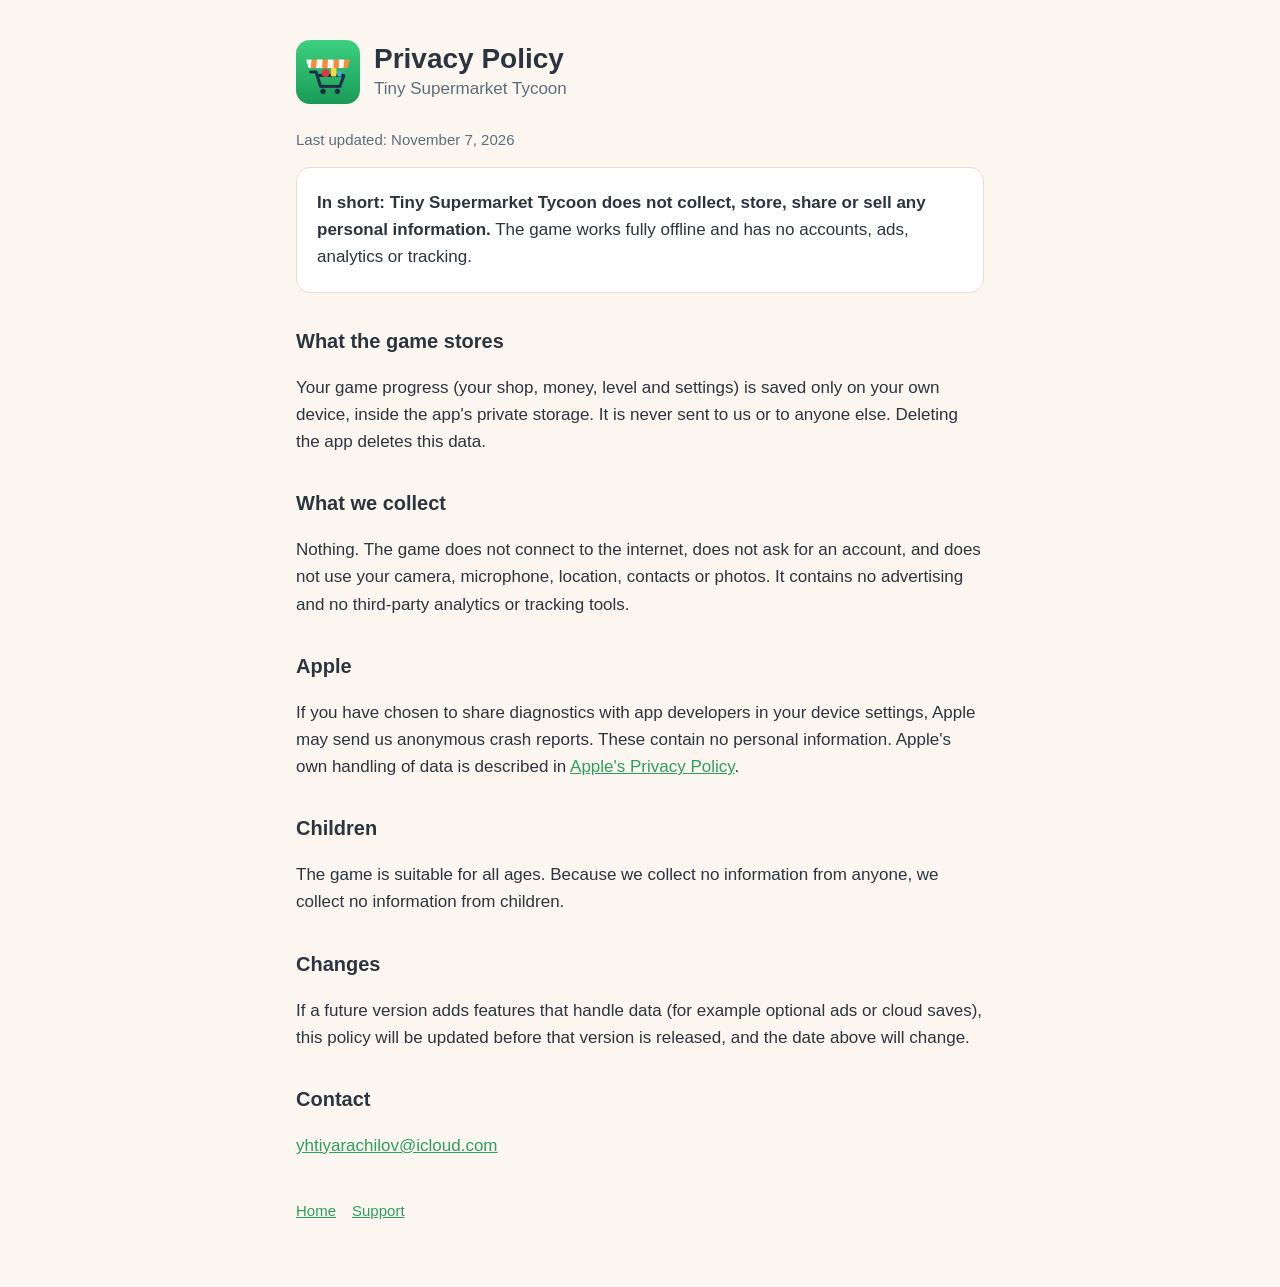
==== privacy.html @ 27fc13cb "Privacy policy and support pages Co-Authored-By: Claude Opus 5.5 <noreply@anthropic.com>" ====
<!doctype html>
<html lang="en">
<head>
<meta charset="utf-8"><meta name="viewport" content="width=device-width, initial-scale=1">
<title>Privacy Policy</title>
<link rel="stylesheet" href="style.css">
</head>
<body><main>
<header><img src="icon.png" alt=""><div><h1>Privacy Policy</h1><p>Tiny Supermarket Tycoon</p></div></header>
<p class="muted">Last updated: November 7, 2026</p>

<div class="card">
<p><strong>In short: Tiny Supermarket Tycoon does not collect, store, share or sell any personal information.</strong>
The game works fully offline and has no accounts, ads, analytics or tracking.</p>
</div>

<h2>What the game stores</h2>
<p>Your game progress (your shop, money, level and settings) is saved only on your own device, inside the
app's private storage. It is never sent to us or to anyone else. Deleting the app deletes this data.</p>

<h2>What we collect</h2>
<p>Nothing. The game does not connect to the internet, does not ask for an account, and does not use your
camera, microphone, location, contacts or photos. It contains no advertising and no third-party analytics
or tracking tools.</p>

<h2>Apple</h2>
<p>If you have chosen to share diagnostics with app developers in your device settings, Apple may send us
anonymous crash reports. These contain no personal information. Apple's own handling of data is described in
<a href="https://www.apple.com/legal/privacy/">Apple's Privacy Policy</a>.</p>

<h2>Children</h2>
<p>The game is suitable for all ages. Because we collect no information from anyone, we collect no
information from children.</p>

<h2>Changes</h2>
<p>If a future version adds features that handle data (for example optional ads or cloud saves), this policy
will be updated before that version is released, and the date above will change.</p>

<h2>Contact</h2>
<p><a href="mailto:yhtiyarachilov@icloud.com">yhtiyarachilov@icloud.com</a></p>

<nav><a href="index.html">Home</a><a href="support.html">Support</a></nav>
</main></body>
</html>
---- style.css ----
:root { --bg:#fbf7f0; --fg:#2c3440; --muted:#5d6d7e; --card:#ffffff; --accent:#2e9e5b; --line:#e6dfd3; }
@media (prefers-color-scheme: dark) { :root { --bg:#1d2127; --fg:#e9edf1; --muted:#aab4c0; --card:#262b33; --accent:#5fd08c; --line:#38404b; } }
* { box-sizing: border-box; }
body { margin:0; background:var(--bg); color:var(--fg); font:17px/1.6 -apple-system, BlinkMacSystemFont, "Segoe UI", Roboto, sans-serif; }
main { max-width:720px; margin:0 auto; padding:40px 16px 64px; }
header { display:flex; align-items:center; gap:14px; margin-bottom:24px; }
header img { width:64px; height:64px; border-radius:14px; }
header p { margin:0; color:var(--muted); }
h1 { font-size:28px; margin:0; line-height:1.2; }
h2 { font-size:20px; margin:32px 0 8px; }
a { color:var(--accent); }
.card { background:var(--card); border:1px solid var(--line); border-radius:14px; padding:4px 20px; }
.muted { color:var(--muted); font-size:15px; }
nav { margin-top:40px; font-size:15px; }
nav a { margin-right:16px; }
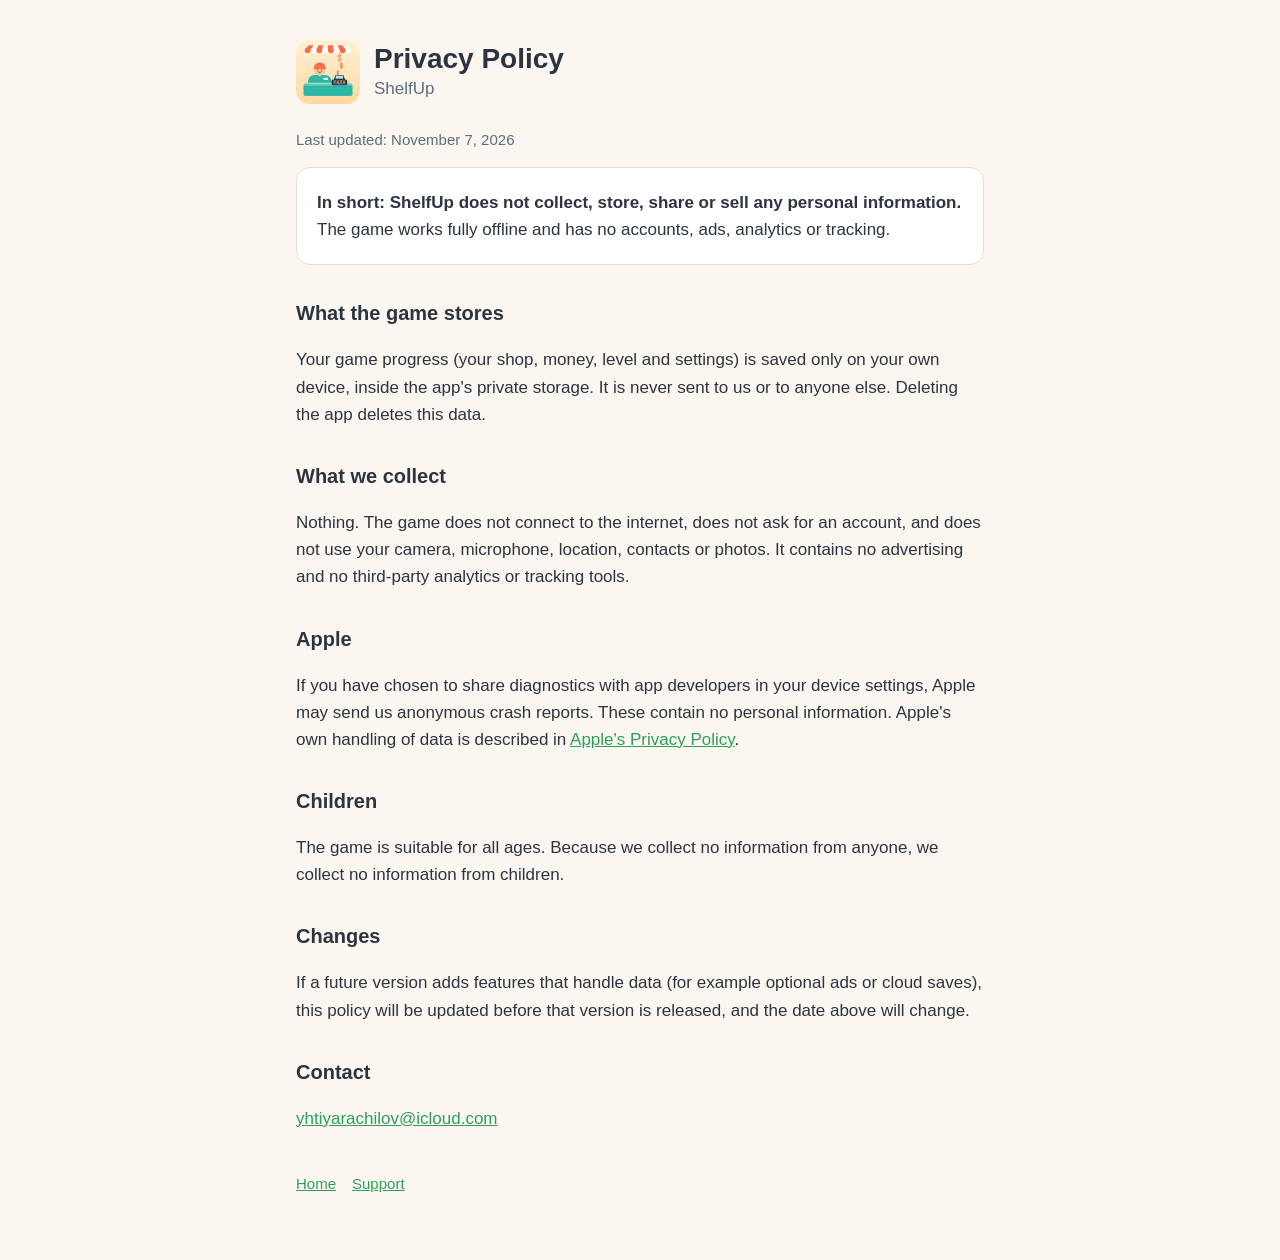
==== commit 58fcbc94: "Rename to ShelfUp and new icon Co-Authored-By: Claude Sonnet 5.5 <noreply@anthropic.com>" ====
--- a/privacy.html
+++ b/privacy.html
@@ -6,11 +6,11 @@
 <link rel="stylesheet" href="style.css">
 </head>
 <body><main>
-<header><img src="icon.png" alt=""><div><h1>Privacy Policy</h1><p>Tiny Supermarket Tycoon</p></div></header>
+<header><img src="icon.png" alt=""><div><h1>Privacy Policy</h1><p>ShelfUp</p></div></header>
 <p class="muted">Last updated: November 7, 2026</p>
 
 <div class="card">
-<p><strong>In short: Tiny Supermarket Tycoon does not collect, store, share or sell any personal information.</strong>
+<p><strong>In short: ShelfUp does not collect, store, share or sell any personal information.</strong>
 The game works fully offline and has no accounts, ads, analytics or tracking.</p>
 </div>
 
